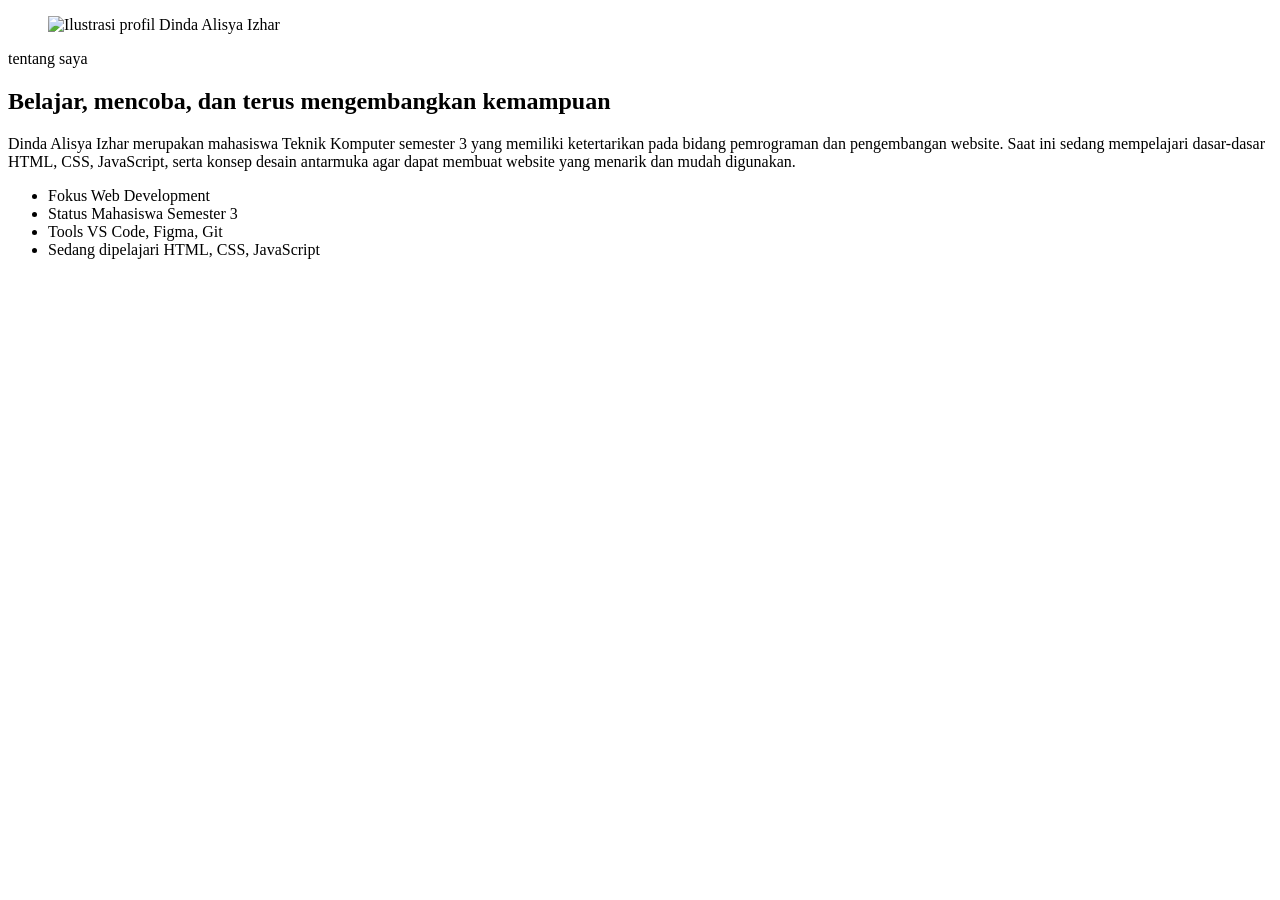
==== about.html @ 7e2e3c12 "tambah about di about.html" ====
<!DOCTYPE html>
<html lang="en">
<head>
    <meta charset="UTF-8">
    <meta name="viewport" content="width=device-width, initial-scale=1.0">
    <title>Document</title>
</head>
<body>
    <section id="about" class="section about">
        <div class="container about-grid">
        <figure class="about-photo">
        <img
            src="assets/avatar.svg"
            alt="Ilustrasi profil Dinda Alisya Izhar"
        />
        </figure>
        <div class="about-content">
        <p class="tag-label">tentang saya</p>
        <h2>Belajar, mencoba, dan terus mengembangkan kemampuan</h2>
        <p>
            Dinda Alisya Izhar merupakan mahasiswa Teknik Komputer semester 3
            yang memiliki ketertarikan pada bidang pemrograman dan pengembangan
            website. Saat ini sedang mempelajari dasar-dasar HTML, CSS,
            JavaScript, serta konsep desain antarmuka agar dapat membuat
            website yang menarik dan mudah digunakan.
        </p>
        <ul class="facts">
            <li>
            <span>Fokus</span>
            Web Development
            </li>
            <li>
            <span>Status</span>
            Mahasiswa Semester 3
            </li>
            <li>
            <span>Tools</span>
            VS Code, Figma, Git
            </li>
            <li>
            <span>Sedang dipelajari</span>
            HTML, CSS, JavaScript
            </li>
        </ul>
        </div>
    </div>
    </section>
</body>
</html>
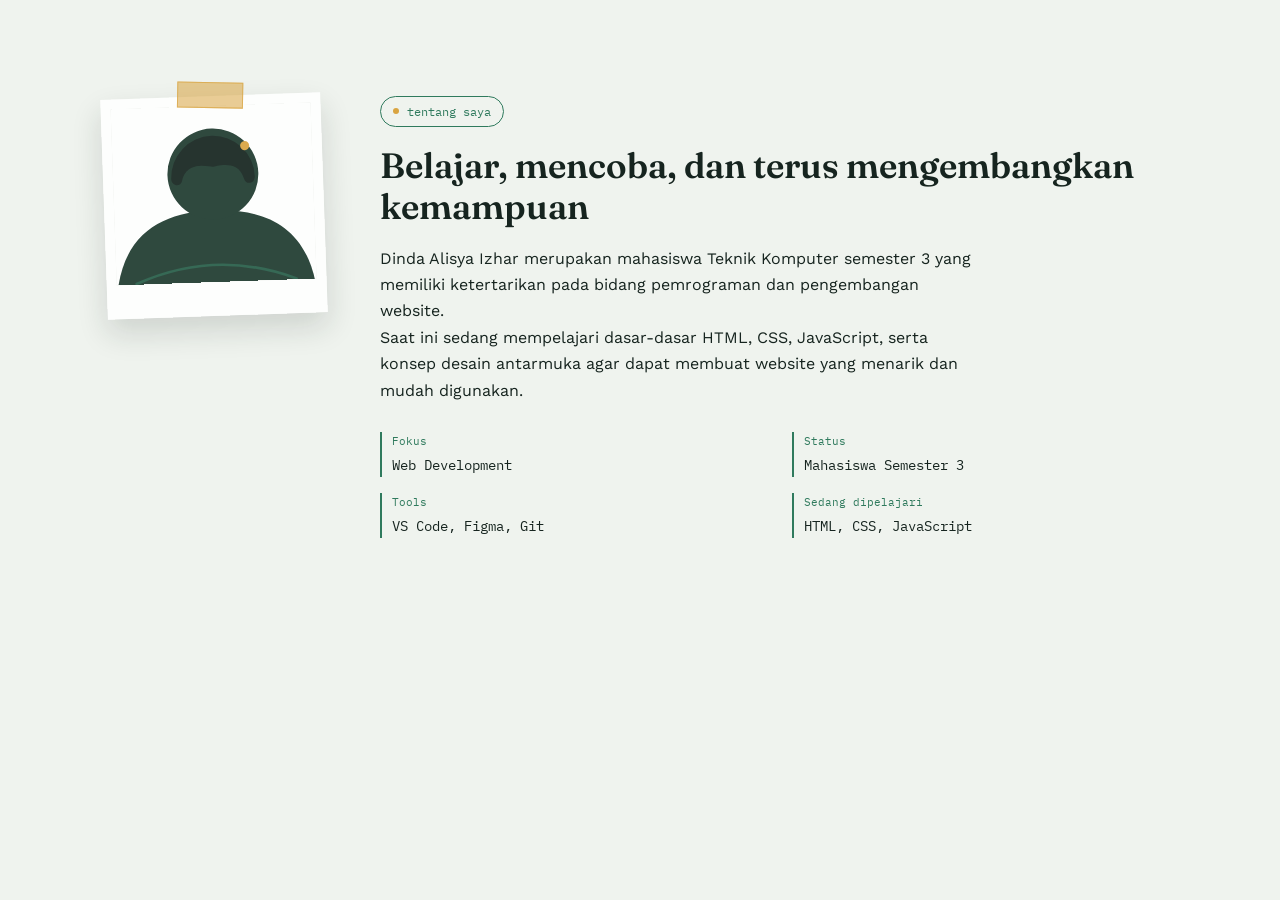
==== commit a327993f: "tambah index di index.html" ====
--- a/about.html
+++ b/about.html
@@ -1,49 +1,76 @@
 <!DOCTYPE html>
-<html lang="en">
+<html lang="id">
+
 <head>
     <meta charset="UTF-8">
     <meta name="viewport" content="width=device-width, initial-scale=1.0">
-    <title>Document</title>
+    <title>About Me — Dinda Alisya Izhar</title>
+    <link rel="preconnect" href="https://fonts.googleapis.com">
+    <link
+        href="https://fonts.googleapis.com/css2?family=Fraunces:opsz,wght@9..144,500;9..144,600&family=Work+Sans:wght@400;500;600&family=IBM+Plex+Mono:wght@400;500&display=swap"
+        rel="stylesheet"
+    >
+    <link rel="stylesheet" href="css/style.css">
+    <link rel="stylesheet" href="css/navigation.css">
+    <link rel="stylesheet" href="css/image.css">
+    <link rel="stylesheet" href="css/layout.css">
 </head>
 <body>
-    <section id="about" class="section about">
-        <div class="container about-grid">
-        <figure class="about-photo">
-        <img
-            src="assets/avatar.svg"
-            alt="Ilustrasi profil Dinda Alisya Izhar"
-        />
-        </figure>
-        <div class="about-content">
-        <p class="tag-label">tentang saya</p>
-        <h2>Belajar, mencoba, dan terus mengembangkan kemampuan</h2>
-        <p>
-            Dinda Alisya Izhar merupakan mahasiswa Teknik Komputer semester 3
-            yang memiliki ketertarikan pada bidang pemrograman dan pengembangan
-            website. Saat ini sedang mempelajari dasar-dasar HTML, CSS,
-            JavaScript, serta konsep desain antarmuka agar dapat membuat
-            website yang menarik dan mudah digunakan.
-        </p>
-        <ul class="facts">
-            <li>
-            <span>Fokus</span>
-            Web Development
-            </li>
-            <li>
-            <span>Status</span>
-            Mahasiswa Semester 3
-            </li>
-            <li>
-            <span>Tools</span>
-            VS Code, Figma, Git
-            </li>
-            <li>
-            <span>Sedang dipelajari</span>
-            HTML, CSS, JavaScript
-            </li>
-        </ul>
-        </div>
-    </div>
-    </section>
+    <!-- NAVBAR -->
+    <div id="navbar"></div>
+
+    <main>
+        <section class="section about">
+            <div class="container about-grid">
+                <figure class="about-photo">
+                    <img
+                        src="src/avatar.svg"
+                        alt="Ilustrasi profil Dinda Alisya Izhar"
+                    >
+                </figure>
+                <div class="about-content">
+                    <p class="tag-label">
+                        tentang saya
+                    </p>
+                    <h2>
+                        Belajar, mencoba, dan terus mengembangkan kemampuan
+                    </h2>
+                    <p>
+                        Dinda Alisya Izhar merupakan mahasiswa Teknik Komputer
+                        semester 3 yang memiliki ketertarikan pada bidang
+                        pemrograman dan pengembangan website.
+                    </p>
+                    <p>
+                        Saat ini sedang mempelajari dasar-dasar HTML, CSS,
+                        JavaScript, serta konsep desain antarmuka agar dapat
+                        membuat website yang menarik dan mudah digunakan.
+                    </p>
+                    <ul class="facts">
+                        <li>
+                            <span>Fokus</span>
+                            Web Development
+                        </li>
+                        <li>
+                            <span>Status</span>
+                            Mahasiswa Semester 3
+                        </li>
+                        <li>
+                            <span>Tools</span>
+                            VS Code, Figma, Git
+                        </li>
+                        <li>
+                            <span>Sedang dipelajari</span>
+                            HTML, CSS, JavaScript
+                        </li>
+                    </ul>
+                </div>
+            </div>
+        </section>
+    </main>
+
+    <!-- FOOTER -->
+    <div id="footer"></div>
+    <script src="js/include.js"></script>
+
 </body>
 </html>
--- a/css/style.css
+++ b/css/style.css
@@ -0,0 +1,202 @@
+:root {
+    --ink: #16241f;
+    --panel: #1f3b30;
+    --paper: #eff3ee;
+    --card: #ffffff;
+    --teal: #2f7a5d;
+    --teal-soft: #3d9573;
+    --mustard: #d9a441;
+    --text-light: #eaf0eb;
+    --text-dark: #16241f;
+    --text-muted: #57685f;
+    --line: rgba(22, 36, 31, 0.14);
+
+    --font-display: "Fraunces", "Georgia", serif;
+    --font-body: "Work Sans", "Segoe UI", sans-serif;
+    --font-mono: "IBM Plex Mono", "Consolas", monospace;
+}
+
+* {
+    box-sizing: border-box;
+    margin: 0;
+    padding: 0;
+}
+
+html {
+    scroll-behavior: smooth;
+}
+
+body {
+    font-family: var(--font-body);
+    color: var(--text-dark);
+    background-color: var(--paper);
+    line-height: 1.65;
+    -webkit-font-smoothing: antialiased;
+}
+
+img {
+    max-width: 100%;
+    display: block;
+}
+
+a {
+    color: inherit;
+}
+
+ul {
+    list-style: none;
+}
+
+h1,
+h2,
+h3 {
+    font-family: var(--font-display);
+    font-weight: 600;
+    line-height: 1.18;
+}
+
+h1 {
+    font-size: clamp(2.4rem, 5vw, 3.5rem);
+}
+
+h2 {
+    font-size: clamp(1.7rem, 3vw, 2.2rem);
+    margin-bottom: 18px;
+}
+
+h3 {
+    font-size: 1.1rem;
+    margin-bottom: 8px;
+}
+
+p {
+    max-width: 60ch;
+}
+
+.container {
+    max-width: 1120px;
+    margin: 0 auto;
+    padding: 0 24px;
+}
+
+.section {
+    padding: 96px 0;
+}
+
+.tag-label {
+    display: inline-flex;
+    align-items: center;
+    gap: 8px;
+    font-family: var(--font-mono);
+    font-size: 0.78rem;
+    color: var(--teal);
+    border: 1px solid var(--teal);
+    padding: 4px 12px;
+    border-radius: 999px;
+    margin-bottom: 18px;
+}
+
+.tag-label::before {
+    content: "";
+    width: 6px;
+    height: 6px;
+    border-radius: 50%;
+    background-color: var(--mustard);
+}
+
+.btn {
+    display: inline-block;
+    padding: 13px 26px;
+    font-family: var(--font-body);
+    font-weight: 600;
+    font-size: 0.95rem;
+    text-decoration: none;
+    border-radius: 3px;
+    border: 1px solid transparent;
+    cursor: pointer;
+    transition: background-color 0.2s ease, border-color 0.2s ease, color 0.2s ease;
+}
+
+.btn-primary {
+    background-color: var(--teal);
+    color: #fff;
+}
+
+.btn-primary:hover {
+    background-color: var(--teal-soft);
+}
+
+.btn-ghost {
+    border-color: rgba(234, 240, 235, 0.4);
+    color: var(--text-light);
+    background: transparent;
+}
+
+.btn-ghost:hover {
+    border-color: var(--mustard);
+    color: var(--mustard);
+}
+
+.hero-actions {
+    display: flex;
+    gap: 16px;
+    margin-top: 30px;
+    flex-wrap: wrap;
+}
+
+.contact-form {
+    display: flex;
+    flex-direction: column;
+    gap: 18px;
+}
+
+.contact-form label {
+    font-family: var(--font-mono);
+    font-size: 0.78rem;
+    color: var(--text-light);
+    display: flex;
+    flex-direction: column;
+    gap: 8px;
+}
+
+.contact-form input,
+.contact-form textarea {
+    font-family: var(--font-body);
+    font-size: 0.95rem;
+    padding: 12px 14px;
+    border: 1px solid rgba(234, 240, 235, 0.3);
+    background-color: rgba(255, 255, 255, 0.05);
+    color: var(--text-light);
+    border-radius: 2px;
+    outline: none;
+    transition: border-color 0.2s ease;
+}
+
+.contact-form input:focus,
+.contact-form textarea:focus {
+    border-color: var(--mustard);
+}
+
+.contact-form textarea {
+    resize: vertical;
+}
+
+.contact-form .btn {
+    align-self: flex-start;
+}
+
+.hero,
+.contact {
+    color: var(--text-light);
+}
+
+.hero .lede {
+    margin-top: 18px;
+    color: rgba(234, 240, 235, 0.85);
+}
+
+@media (max-width: 760px) {
+    .section {
+    padding: 64px 0;
+    }
+}
--- a/css/navigation.css
+++ b/css/navigation.css
@@ -0,0 +1,152 @@
+#navbar-wrap {
+    position: sticky;
+    top: 0;
+    z-index: 50;
+    background-color: var(--paper);
+    border-bottom: 1px solid var(--line);
+}
+
+#menu {
+    max-width: 1120px;
+    margin: 0 auto;
+    padding: 16px 24px;
+    display: flex;
+    align-items: center;
+    justify-content: space-between;
+}
+
+#menu .brand {
+    font-family: var(--font-display);
+    font-weight: 600;
+    font-size: 1.15rem;
+    text-decoration: none;
+    color: var(--ink);
+}
+
+#menu .brand span {
+    color: var(--teal);
+}
+
+#menu > ul {
+    display: flex;
+    align-items: center;
+    gap: 6px;
+}
+
+#menu > ul > li {
+    position: relative;
+}
+
+#menu a {
+    text-decoration: none;
+    color: var(--text-dark);
+    font-size: 0.9rem;
+}
+
+#menu > ul > li > a {
+    display: inline-block;
+    padding: 8px 14px;
+    border-radius: 4px 4px 0 0;
+    border-bottom: 2px solid transparent;
+    transition: border-color 0.2s ease, color 0.2s ease, transform 0.15s ease;
+}
+
+#menu > ul > li > a:hover {
+    color: var(--teal);
+    border-color: var(--teal);
+    transform: translateY(-2px);
+}
+
+.has-dropdown .dropdown {
+    position: absolute;
+    top: calc(100% + 10px);
+    left: 0;
+    min-width: 190px;
+    background-color: var(--card);
+    border: 1px solid var(--line);
+    border-radius: 4px;
+    padding: 8px 0;
+    box-shadow: 0 10px 24px rgba(22, 36, 31, 0.08);
+    opacity: 0;
+    visibility: hidden;
+    transform: translateY(-6px);
+    transition: opacity 0.2s ease 0.05s, transform 0.2s ease 0.05s, visibility 0.2s ease 0.05s;
+}
+
+.has-dropdown .dropdown::before {
+    content: "";
+    position: absolute;
+    top: -6px;
+    left: 22px;
+    width: 10px;
+    height: 10px;
+    background-color: var(--card);
+    border-left: 1px solid var(--line);
+    border-top: 1px solid var(--line);
+    transform: rotate(45deg);
+}
+
+.has-dropdown:hover .dropdown {
+    opacity: 1;
+    visibility: visible;
+    transform: translateY(0);
+}
+
+.dropdown li a {
+    display: block;
+    padding: 9px 20px;
+    font-size: 0.86rem;
+}
+
+.dropdown li a:hover {
+    background-color: rgba(47, 122, 93, 0.08);
+    color: var(--teal);
+}
+
+#site-footer {
+    background-color: var(--ink);
+    color: var(--text-light);
+    border-top: 3px double rgba(234, 240, 235, 0.25);
+}
+
+.footer-inner {
+    padding: 30px 0;
+    display: flex;
+    align-items: center;
+    justify-content: space-between;
+    flex-wrap: wrap;
+    gap: 16px;
+    font-size: 0.85rem;
+}
+
+.footer-nav {
+    display: flex;
+    gap: 22px;
+}
+
+.footer-nav a {
+    text-decoration: none;
+    opacity: 0.75;
+    transition: opacity 0.2s ease, color 0.2s ease;
+}
+
+.footer-nav a:hover {
+    opacity: 1;
+    color: var(--mustard);
+}
+
+@media (max-width: 640px) {
+    #menu > ul {
+    gap: 2px;
+    }
+
+    #menu > ul > li > a {
+    padding: 8px 8px;
+    font-size: 0.82rem;
+    }
+
+    .has-dropdown .dropdown {
+    left: auto;
+    right: 0;
+    }
+}
--- a/css/image.css
+++ b/css/image.css
@@ -0,0 +1,87 @@
+.hero,
+.contact {
+    background-color: var(--ink);
+    background-image: url("../assets/grid-paper.svg");
+    background-repeat: repeat;
+    background-position: top left;
+    background-attachment: scroll;
+}
+
+.about-photo {
+    position: relative;
+    transform: rotate(-2deg);
+}
+
+.about-photo img {
+    width: 220px;
+    height: 220px;
+    object-fit: cover;
+    border: 10px solid var(--card);
+    border-bottom-width: 34px;
+    box-shadow: 0 14px 30px rgba(22, 36, 31, 0.16);
+    opacity: 0.92;
+    transition: opacity 0.25s ease, transform 0.25s ease;
+}
+
+.about-photo img:hover {
+    opacity: 1;
+    transform: scale(1.015);
+}
+
+.about-photo::after {
+    content: "";
+    position: absolute;
+    top: -14px;
+    left: 50%;
+    width: 64px;
+    height: 24px;
+    background-color: rgba(217, 164, 65, 0.55);
+    transform: translateX(-50%) rotate(3deg);
+    border: 1px solid rgba(217, 164, 65, 0.7);
+}
+
+
+.notebook {
+    background-color: var(--paper);
+    color: var(--text-dark);
+    border: 1px solid var(--line);
+    border-radius: 6px;
+    padding: 0;
+    overflow: hidden;
+    transform: rotate(1.3deg);
+    box-shadow: 0 18px 34px rgba(0, 0, 0, 0.28);
+}
+
+.notebook-bar {
+    display: flex;
+    align-items: center;
+    justify-content: space-between;
+    padding: 10px 16px;
+    background-color: rgba(22, 36, 31, 0.06);
+    border-bottom: 1px solid var(--line);
+    font-family: var(--font-mono);
+    font-size: 0.72rem;
+    color: var(--text-muted);
+}
+
+.notebook-body {
+    padding: 22px;
+    font-family: var(--font-mono);
+    font-size: 0.85rem;
+    line-height: 1.9;
+}
+
+.notebook-body .k {
+    color: var(--teal);
+}
+
+.notebook-body .v {
+    color: var(--text-dark);
+}
+
+.contact-form {
+    background-color: rgba(234, 240, 235, 0.07);
+    border: 1px solid rgba(234, 240, 235, 0.16);
+    padding: 32px;
+    border-radius: 4px;
+}
--- a/css/layout.css
+++ b/css/layout.css
@@ -0,0 +1,141 @@
+.hero-grid {
+    display: grid;
+    grid-template-columns: 1.1fr 0.9fr;
+    gap: 56px;
+    align-items: center;
+    padding: 64px 0;
+}
+
+.about-grid {
+    display: flex;
+    gap: 56px;
+    align-items: flex-start;
+    flex-wrap: wrap;
+}
+
+.about-photo {
+    flex: 0 0 220px;
+}
+
+.about-content {
+    flex: 1 1 320px;
+}
+
+.facts {
+    margin-top: 28px;
+    display: grid;
+    grid-template-columns: repeat(2, 1fr);
+    gap: 16px 28px;
+}
+
+.facts li {
+    font-family: var(--font-mono);
+    font-size: 0.85rem;
+    color: var(--text-dark);
+    border-left: 2px solid var(--teal);
+    padding-left: 10px;
+}
+
+.facts li span {
+    display: block;
+    font-size: 0.7rem;
+    color: var(--teal);
+    margin-bottom: 4px;
+}
+
+.exp-columns {
+    margin-top: 48px;
+    overflow: hidden; 
+}
+
+.exp-card {
+    float: left;
+    width: 31.33%;
+    margin-right: 3%;
+    background-color: var(--card);
+    border: 1px solid var(--line);
+    border-radius: 3px;
+    padding: 26px 22px;
+    min-height: 210px;
+    box-shadow: 0 10px 20px rgba(22, 36, 31, 0.06);
+}
+
+.exp-card:nth-child(1) { transform: rotate(-1.1deg); }
+.exp-card:nth-child(2) { transform: rotate(0.8deg); }
+.exp-card:nth-child(3) { transform: rotate(-0.6deg); }
+
+.exp-card:last-child {
+    margin-right: 0;
+}
+
+.exp-card .pin {
+    width: 10px;
+    height: 10px;
+    border-radius: 50%;
+    background-color: var(--mustard);
+    margin-bottom: 14px;
+}
+
+.exp-date {
+    font-family: var(--font-mono);
+    font-size: 0.75rem;
+    color: var(--text-muted);
+    display: inline-block;
+    margin-bottom: 10px;
+}
+
+.exp-card p {
+    font-size: 0.92rem;
+    color: var(--text-muted);
+}
+
+.contact-grid {
+    display: flex;
+    gap: 64px;
+    flex-wrap: wrap;
+}
+
+.contact-intro {
+    flex: 1 1 260px;
+}
+
+.contact-form {
+    flex: 1 1 320px;
+}
+
+.contact-list {
+    margin-top: 24px;
+    display: flex;
+    flex-direction: column;
+    gap: 10px;
+    font-family: var(--font-mono);
+    font-size: 0.9rem;
+}
+
+@media (max-width: 760px) {
+    .hero-grid {
+    grid-template-columns: 1fr;
+    padding: 40px 0;
+    }
+
+    .notebook {
+    transform: none;
+    }
+
+    .exp-card {
+    float: none;
+    width: 100%;
+    margin-right: 0;
+    margin-bottom: 20px;
+    min-height: 0;
+    transform: none !important;
+    }
+
+    .about-photo {
+    transform: none;
+    }
+
+    .facts {
+    grid-template-columns: 1fr;
+    }
+}
